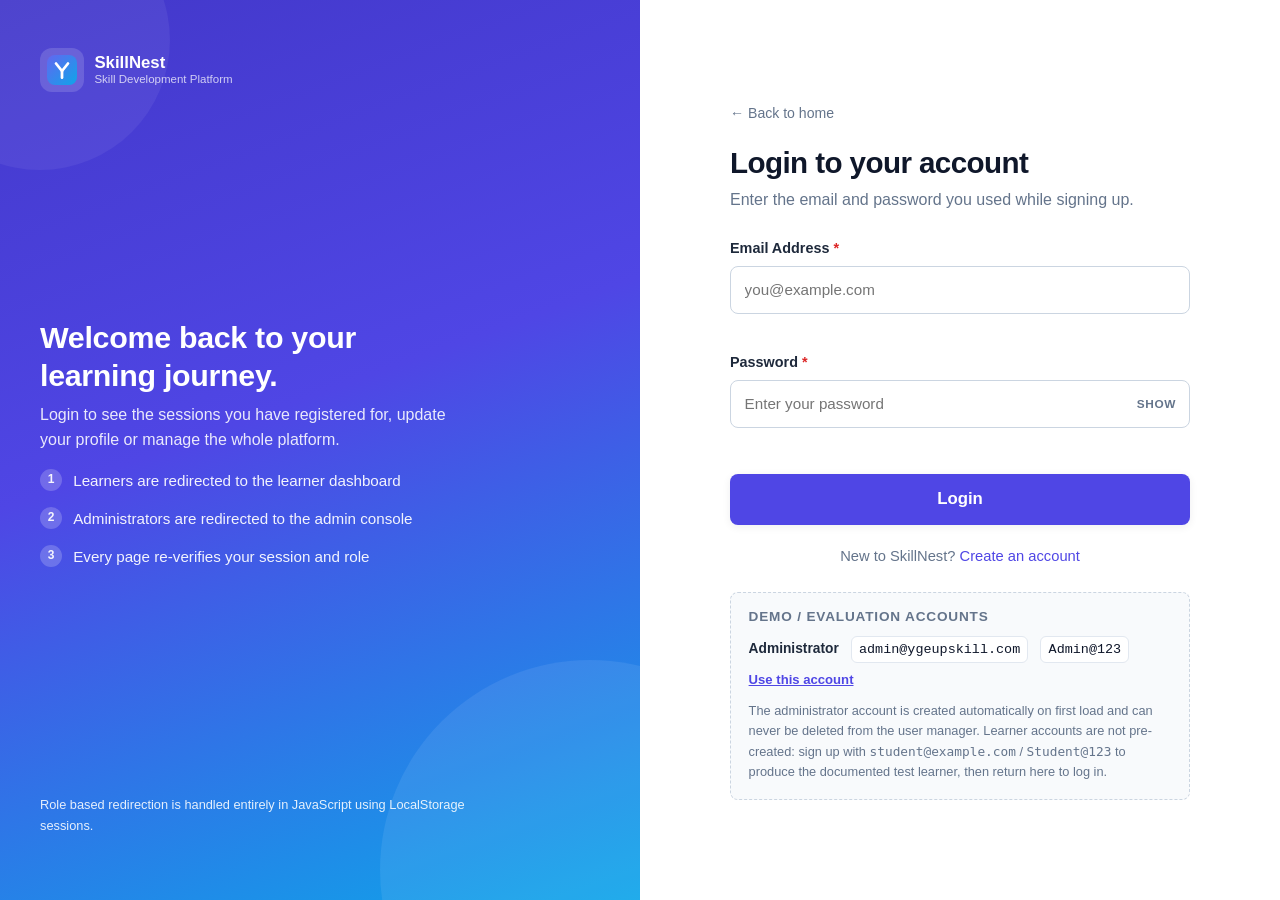
==== login.html @ 6d00dee3 "all files ready" ====
<!DOCTYPE html>
<html lang="en">
<head>
  <meta charset="UTF-8" />
  <meta name="viewport" content="width=device-width, initial-scale=1.0" />
  <meta name="description" content="Login to SkillNest to register for technical training sessions or to manage the training platform as an administrator." />
  <title>Login | SkillNest</title>
  <link rel="icon" type="image/svg+xml" href="assets/images/favicon.svg" />
  <link rel="stylesheet" href="css/style.css" />
  <link rel="stylesheet" href="css/auth.css" />
  <link rel="stylesheet" href="css/responsive.css" />
</head>
<body class="auth-body">
  <a class="skip-link" href="#loginForm">Skip to login form</a>

  <div class="auth-layout">
    <!-- ===================== Brand panel ===================== -->
    <aside class="auth-aside">
      <a class="auth-brand" href="index.html">
        <img src="assets/images/logo.svg" alt="" width="44" height="44" />
        <span class="brand-text"><strong>SkillNest</strong><small>Skill Development Platform</small></span>
      </a>

      <div>
        <h2>Welcome back to your learning journey.</h2>
        <p>Login to see the sessions you have registered for, update your profile or manage the whole platform.</p>
        <ul class="auth-points">
          <li><span class="tick" aria-hidden="true">1</span> Learners are redirected to the learner dashboard</li>
          <li><span class="tick" aria-hidden="true">2</span> Administrators are redirected to the admin console</li>
          <li><span class="tick" aria-hidden="true">3</span> Every page re-verifies your session and role</li>
        </ul>
      </div>

      <p class="auth-aside-footer">Role based redirection is handled entirely in JavaScript using LocalStorage sessions.</p>
    </aside>

    <!-- ===================== Form panel ===================== -->
    <main class="auth-main">
      <div class="auth-card">
        <a class="auth-back" href="index.html">&larr; Back to home</a>

        <header class="auth-card-head">
          <h1>Login to your account</h1>
          <p>Enter the email and password you used while signing up.</p>
        </header>

        <form id="loginForm" class="auth-form" novalidate>
          <div class="form-alert" role="alert" hidden></div>

          <div class="form-field">
            <label for="email">Email Address <span class="required" aria-hidden="true">*</span></label>
            <input type="email" id="email" name="email" placeholder="you@example.com" autocomplete="email" required aria-describedby="loginEmailError" />
            <span class="field-error" id="loginEmailError" aria-live="polite"></span>
          </div>

          <div class="form-field">
            <label for="password">Password <span class="required" aria-hidden="true">*</span></label>
            <div class="password-field">
              <input type="password" id="password" name="password" placeholder="Enter your password" autocomplete="current-password" required aria-describedby="loginPasswordError" />
              <button type="button" class="password-toggle" data-toggle-password="password" aria-label="Show password">Show</button>
            </div>
            <span class="field-error" id="loginPasswordError" aria-live="polite"></span>
          </div>

          <button type="submit" class="btn btn-primary btn-block btn-lg">Login</button>
        </form>

        <p class="auth-alt">New to SkillNest? <a href="signup.html">Create an account</a></p>

        <section class="demo-credentials" aria-labelledby="demoHeading">
          <h2 id="demoHeading">Demo / evaluation accounts</h2>
          <div class="demo-list">
            <div class="demo-item">
              <span class="demo-label">Administrator</span>
              <code>admin@ygeupskill.com</code>
              <code>Admin@123</code>
              <button type="button" class="demo-fill" data-fill="admin@ygeupskill.com|Admin@123">Use this account</button>
            </div>
            </div>
          <p class="demo-note">
            The administrator account is created automatically on first load and can never be deleted from the
            user manager. Learner accounts are not pre-created: sign up with
            <code>student@example.com</code> / <code>Student@123</code> to produce the documented test learner,
            then return here to log in.
          </p>
        </section>
      </div>
    </main>
  </div>

  <script src="js/storage.js"></script>
  <script src="js/ui.js"></script>
  <script src="js/auth.js"></script>
  <script src="js/navigation.js"></script>
  <script>
    document.addEventListener('DOMContentLoaded', function () {
      var store = window.YGE;
      var ui = store.ui;
      var navigation = store.navigation;

      /* Already signed in? Go straight to the correct module. */
      if (navigation.guard('guest') === null) return;

      navigation.showUrlFlash();

      var form = document.getElementById('loginForm');

      Array.prototype.forEach.call(document.querySelectorAll('[data-toggle-password]'), function (button) {
        button.addEventListener('click', function () {
          var input = document.getElementById(button.getAttribute('data-toggle-password'));
          var isHidden = input.type === 'password';
          input.type = isHidden ? 'text' : 'password';
          button.textContent = isHidden ? 'Hide' : 'Show';
          button.setAttribute('aria-label', isHidden ? 'Hide password' : 'Show password');
        });
      });

      Array.prototype.forEach.call(document.querySelectorAll('[data-fill]'), function (button) {
        button.addEventListener('click', function () {
          var parts = button.getAttribute('data-fill').split('|');
          document.getElementById('email').value = parts[0];
          document.getElementById('password').value = parts[1];
          ui.clearFormErrors(form);
          ui.toastInfo('Demo credentials filled in. Press Login to continue.');
        });
      });

      Array.prototype.forEach.call(form.querySelectorAll('input'), function (input) {
        input.addEventListener('input', function () {
          ui.setFieldError(input, '');
        });
      });

      form.addEventListener('submit', function (event) {
        event.preventDefault();
        ui.clearFormErrors(form);

        var data = ui.getFormData(form);
        var result = store.auth.login(data.email, data.password);

        if (result.success) {
          ui.showFormAlert(form, result.message, 'success');
          ui.toastSuccess(result.message);
          var target = store.auth.homeFor(result.user);
          window.setTimeout(function () {
            window.location.href = target;
          }, 700);
        } else {
          ui.toastError(result.message);
          ui.showFormAlert(form, result.message, 'error');
        }
      });
    });
  </script>
</body>
</html>
---- css/style.css ----
/* =============================================================
   SkillNest - css/style.css
   Design tokens, base styles, shared components and landing page.
   Plain CSS3 with Grid + Flexbox only.
   ============================================================= */

/* ---------------- Tokens ---------------- */
:root {
  --primary: #4f46e5;
  --primary-dark: #4338ca;
  --primary-soft: #eef2ff;
  --accent: #0ea5e9;
  --accent-soft: #e0f2fe;
  --success: #16a34a;
  --success-soft: #dcfce7;
  --warning: #d97706;
  --warning-soft: #fef3c7;
  --danger: #dc2626;
  --danger-soft: #fee2e2;
  --info: #0891b2;
  --info-soft: #cffafe;

  --ink: #0f172a;
  --ink-2: #1e293b;
  --muted: #64748b;
  --muted-2: #94a3b8;
  --line: #e2e8f0;
  --line-2: #cbd5e1;
  --bg: #f1f5f9;
  --surface: #ffffff;
  --surface-2: #f8fafc;

  --radius-sm: 8px;
  --radius: 14px;
  --radius-lg: 20px;
  --radius-full: 999px;

  --shadow-xs: 0 1px 2px rgba(15, 23, 42, .06);
  --shadow-sm: 0 2px 8px rgba(15, 23, 42, .07);
  --shadow: 0 10px 30px rgba(15, 23, 42, .09);
  --shadow-lg: 0 20px 45px rgba(15, 23, 42, .14);

  --font: "Segoe UI", Roboto, "Helvetica Neue", Arial, system-ui, -apple-system, sans-serif;
  --font-mono: "SFMono-Regular", Consolas, "Liberation Mono", Menlo, monospace;

  --container: 1200px;
  --sidebar-w: 270px;
  --topbar-h: 68px;
  --transition: 200ms ease;
}

/* ---------------- Reset ---------------- */
*,
*::before,
*::after { box-sizing: border-box; }

html { scroll-behavior: smooth; }

body {
  margin: 0;
  font-family: var(--font);
  font-size: 16px;
  line-height: 1.6;
  color: var(--ink);
  background: var(--bg);
  -webkit-font-smoothing: antialiased;
}

body.modal-open { overflow: hidden; }

h1, h2, h3, h4, h5, h6 { margin: 0 0 .5rem; line-height: 1.25; font-weight: 700; color: var(--ink); }
h1 { font-size: clamp(2rem, 4.4vw, 3.25rem); letter-spacing: -.02em; }
h2 { font-size: clamp(1.5rem, 2.6vw, 2.15rem); letter-spacing: -.01em; }
h3 { font-size: 1.15rem; }
p { margin: 0 0 1rem; }
img { max-width: 100%; height: auto; display: block; }
a { color: var(--primary); text-decoration: none; transition: color var(--transition); }
a:hover { color: var(--primary-dark); }
ul { margin: 0; padding: 0; list-style: none; }

:focus-visible {
  outline: 3px solid var(--accent);
  outline-offset: 2px;
  border-radius: 4px;
}

.sr-only {
  position: absolute; width: 1px; height: 1px; padding: 0; margin: -1px;
  overflow: hidden; clip: rect(0 0 0 0); white-space: nowrap; border: 0;
}

.skip-link {
  position: absolute; left: -9999px; top: 0; z-index: 200;
  background: var(--primary); color: #fff; padding: .6rem 1rem; border-radius: 0 0 var(--radius-sm) 0;
}
.skip-link:focus { left: 0; color: #fff; }

.muted-text { color: var(--muted); font-size: .875rem; margin: 0; }
/* Hint shown only once tables reflow into cards on small screens. */
.table-hint { display: none; }
.text-center { text-align: center; }
.mono { font-family: var(--font-mono); }

/* ---------------- Layout helpers ---------------- */
.container {
  width: 100%;
  max-width: var(--container);
  margin-inline: auto;
  padding-inline: 1.25rem;
}

.section { padding: 4.5rem 0; }
.section-alt { background: var(--surface); }

.section-head { text-align: center; max-width: 720px; margin: 0 auto 2.5rem; }
.section-head p { color: var(--muted); font-size: 1.05rem; }

.eyebrow {
  display: inline-block;
  font-size: .78rem;
  font-weight: 700;
  letter-spacing: .12em;
  text-transform: uppercase;
  color: var(--primary);
  background: var(--primary-soft);
  padding: .35rem .85rem;
  border-radius: var(--radius-full);
  margin-bottom: .9rem;
}

.grid { display: grid; gap: 1.5rem; }
.grid-2 { grid-template-columns: repeat(2, 1fr); }
.grid-3 { grid-template-columns: repeat(3, 1fr); }
.grid-4 { grid-template-columns: repeat(4, 1fr); }
.flex { display: flex; }
.flex-wrap { flex-wrap: wrap; }
.items-center { align-items: center; }
.justify-between { justify-content: space-between; }
.gap-sm { gap: .5rem; }
.gap { gap: 1rem; }
.gap-lg { gap: 1.75rem; }

/* ---------------- Buttons ---------------- */
.btn {
  display: inline-flex;
  align-items: center;
  justify-content: center;
  gap: .5rem;
  padding: .7rem 1.35rem;
  border: 1px solid transparent;
  border-radius: var(--radius-sm);
  font: inherit;
  font-weight: 600;
  font-size: .95rem;
  line-height: 1.2;
  cursor: pointer;
  text-align: center;
  transition: background var(--transition), color var(--transition), border-color var(--transition), transform var(--transition), box-shadow var(--transition);
  white-space: nowrap;
}
.btn:hover { transform: translateY(-1px); }
.btn:active { transform: translateY(0); }
.btn:disabled,
.btn[disabled] { cursor: not-allowed; opacity: .65; transform: none; box-shadow: none; }

.btn-primary { background: var(--primary); color: #fff; box-shadow: var(--shadow-sm); }
.btn-primary:hover { background: var(--primary-dark); color: #fff; }
.btn-accent { background: var(--accent); color: #fff; box-shadow: var(--shadow-sm); }
.btn-accent:hover { background: #0284c7; color: #fff; }
.btn-success { background: var(--success); color: #fff; }
.btn-success:hover { background: #15803d; color: #fff; }
.btn-danger { background: var(--danger); color: #fff; }
.btn-danger:hover { background: #b91c1c; color: #fff; }
.btn-danger-outline { background: transparent; color: var(--danger); border-color: #fca5a5; }
.btn-danger-outline:hover { background: var(--danger-soft); color: #991b1b; }
.btn-outline { background: var(--surface); color: var(--primary); border-color: var(--line-2); }
.btn-outline:hover { border-color: var(--primary); color: var(--primary-dark); }
.btn-ghost { background: transparent; color: var(--ink-2); border-color: var(--line); }
.btn-ghost:hover { background: var(--surface-2); color: var(--ink); }
.btn-disabled { background: var(--surface-2); color: var(--muted-2); border-color: var(--line); cursor: not-allowed; }
.btn-block { width: 100%; }
.btn-sm { padding: .5rem 1rem; font-size: .875rem; }
.btn-xs { padding: .3rem .6rem; font-size: .78rem; border-radius: 6px; }
.btn-lg { padding: .9rem 1.9rem; font-size: 1.05rem; }

/* ---------------- Badges ---------------- */
.badge {
  display: inline-flex;
  align-items: center;
  gap: .35rem;
  padding: .25rem .7rem;
  border-radius: var(--radius-full);
  font-size: .74rem;
  font-weight: 700;
  letter-spacing: .04em;
  text-transform: uppercase;
  line-height: 1.6;
}
.badge-upcoming { background: var(--primary-soft); color: var(--primary-dark); }
.badge-ongoing { background: var(--warning-soft); color: #92400e; }
.badge-completed { background: var(--success-soft); color: #166534; }
.badge-cancelled { background: var(--danger-soft); color: #991b1b; }
.badge-confirmed { background: var(--success-soft); color: #166534; }
.badge-removed { background: #e2e8f0; color: #475569; }
.badge-neutral { background: #e2e8f0; color: #475569; }
.badge-category { background: var(--accent-soft); color: #075985; }
.badge-role-admin { background: #ede9fe; color: #5b21b6; }
.badge-role-user { background: var(--info-soft); color: #155e75; }

.seats { font-size: .8rem; font-weight: 600; color: var(--muted); }
.seats-full { color: var(--danger); }

/* ---------------- Cards / panels ---------------- */
.card {
  background: var(--surface);
  border: 1px solid var(--line);
  border-radius: var(--radius);
  box-shadow: var(--shadow-sm);
  padding: 1.5rem;
}
.panel {
  background: var(--surface);
  border: 1px solid var(--line);
  border-radius: var(--radius);
  box-shadow: var(--shadow-xs);
  padding: 1.5rem;
}
.panel-title { font-size: 1.05rem; margin-bottom: 1rem; padding-bottom: .75rem; border-bottom: 1px solid var(--line); }
.stack { display: flex; flex-direction: column; gap: 1rem; }

.avatar {
  display: inline-flex; align-items: center; justify-content: center;
  width: 40px; height: 40px; border-radius: 50%;
  background: var(--primary); color: #fff; font-weight: 700; font-size: .9rem; flex: none;
}
.avatar-sm { width: 34px; height: 34px; font-size: .8rem; }
.avatar-xs { width: 26px; height: 26px; font-size: .7rem; }
.avatar-lg { width: 72px; height: 72px; font-size: 1.5rem; }

/* ---------------- Forms ---------------- */
.form-field { display: flex; flex-direction: column; gap: .35rem; margin-bottom: 1rem; }
.form-field label { font-weight: 600; font-size: .9rem; color: var(--ink-2); }
.form-field .hint { font-size: .8rem; color: var(--muted); }
.required { color: var(--danger); }

input[type="text"], input[type="email"], input[type="password"], input[type="tel"],
input[type="date"], input[type="time"], input[type="number"], input[type="search"], select, textarea {
  width: 100%;
  padding: .68rem .85rem;
  font: inherit;
  font-size: .95rem;
  color: var(--ink);
  background: var(--surface);
  border: 1px solid var(--line-2);
  border-radius: var(--radius-sm);
  transition: border-color var(--transition), box-shadow var(--transition);
}
input:focus, select:focus, textarea:focus {
  outline: none;
  border-color: var(--primary);
  box-shadow: 0 0 0 3px rgba(79, 70, 229, .15);
}
input.input-error, select.input-error, textarea.input-error { border-color: var(--danger); }
textarea { resize: vertical; min-height: 110px; }
select { appearance: none; background-image: linear-gradient(45deg, transparent 50%, var(--muted) 50%), linear-gradient(135deg, var(--muted) 50%, transparent 50%); background-position: calc(100% - 18px) 55%, calc(100% - 13px) 55%; background-size: 5px 5px; background-repeat: no-repeat; padding-right: 2.2rem; }

.field-error { color: var(--danger); font-size: .8rem; min-height: 1rem; }

.form-alert { padding: .75rem 1rem; border-radius: var(--radius-sm); font-size: .9rem; margin-bottom: 1rem; }
.form-alert-error { background: var(--danger-soft); color: #991b1b; border: 1px solid #fca5a5; }
.form-alert-success { background: var(--success-soft); color: #166534; border: 1px solid #86efac; }
.form-alert-info { background: var(--accent-soft); color: #075985; border: 1px solid #7dd3fc; }
.form-alert-warning { background: var(--warning-soft); color: #92400e; border: 1px solid #fcd34d; }

.form-grid { display: grid; grid-template-columns: repeat(2, 1fr); gap: 0 1.25rem; }
.form-grid-3 { grid-template-columns: repeat(3, 1fr); }
.form-span-2 { grid-column: span 2; }

.toolbar { display: flex; flex-wrap: wrap; gap: .75rem; align-items: center; margin-bottom: 1.25rem; }
.toolbar .search-field { flex: 1 1 240px; min-width: 200px; }
.toolbar select { width: auto; min-width: 150px; }

/* ---------------- Tables ---------------- */
.table-wrap { width: 100%; overflow-x: auto; border-radius: var(--radius); }
.data-table { width: 100%; border-collapse: collapse; font-size: .92rem; }
.data-table th, .data-table td { padding: .85rem 1rem; text-align: left; border-bottom: 1px solid var(--line); vertical-align: middle; }
.data-table thead th { background: var(--surface-2); font-size: .76rem; text-transform: uppercase; letter-spacing: .06em; color: var(--muted); white-space: nowrap; }
.data-table tbody tr:hover { background: var(--surface-2); }
.data-table tbody tr:last-child td { border-bottom: none; }
.cell-sub { display: block; font-size: .78rem; color: var(--muted); margin-top: .15rem; }
.table-actions { display: flex; gap: .4rem; flex-wrap: wrap; }
.table-empty { text-align: center; color: var(--muted); padding: 2rem 1rem !important; }
.cell-user { display: inline-flex; align-items: center; gap: .5rem; }

/* ---------------- Empty state ---------------- */
.empty-state { text-align: center; padding: 2.5rem 1.25rem; color: var(--muted); }
.empty-icon { width: 56px; height: 56px; margin: 0 auto 1rem; border-radius: 50%; background: var(--primary-soft); display: flex; align-items: center; justify-content: center; }
.empty-icon svg { width: 28px; height: 28px; fill: var(--primary); }
.empty-state h3 { color: var(--ink); margin-bottom: .35rem; }
.empty-actions { margin-top: 1.1rem; display: flex; justify-content: center; gap: .6rem; flex-wrap: wrap; }

/* ---------------- Toasts ---------------- */
.toast-host { position: fixed; top: 1rem; right: 1rem; z-index: 120; display: flex; flex-direction: column; gap: .6rem; width: min(360px, calc(100vw - 2rem)); }
.toast {
  display: flex; align-items: flex-start; gap: .7rem;
  background: var(--surface); border: 1px solid var(--line); border-left-width: 4px;
  border-radius: var(--radius-sm); box-shadow: var(--shadow); padding: .85rem 1rem;
  opacity: 0; transform: translateX(24px); transition: opacity 240ms ease, transform 240ms ease;
}
.toast-show { opacity: 1; transform: translateX(0); }
.toast-hide { opacity: 0; transform: translateX(24px); }
.toast-icon { width: 20px; height: 20px; flex: none; margin-top: 2px; }
.toast-icon svg { width: 100%; height: 100%; fill: currentColor; }
.toast-message { margin: 0; font-size: .92rem; flex: 1; }
.toast-close { background: none; border: 0; font-size: 1.3rem; line-height: 1; color: var(--muted-2); cursor: pointer; padding: 0 2px; }
.toast-close:hover { color: var(--ink); }
.toast-success { border-left-color: var(--success); color: #166534; }
.toast-error { border-left-color: var(--danger); color: #991b1b; }
.toast-warning { border-left-color: var(--warning); color: #92400e; }
.toast-info { border-left-color: var(--info); color: #155e75; }

/* ---------------- Modal ---------------- */
.modal-root { position: fixed; inset: 0; z-index: 130; display: flex; align-items: center; justify-content: center; padding: 1.25rem; }
.modal-root[hidden] { display: none; }
.modal-backdrop { position: absolute; inset: 0; background: rgba(15, 23, 42, .55); backdrop-filter: blur(2px); }
.modal {
  position: relative; background: var(--surface); border-radius: var(--radius-lg); box-shadow: var(--shadow-lg);
  width: min(520px, 100%); max-height: 90vh; display: flex; flex-direction: column; animation: modal-in 220ms ease;
}
.modal-lg { width: min(760px, 100%); }
@keyframes modal-in { from { opacity: 0; transform: translateY(16px) scale(.98); } to { opacity: 1; transform: none; } }
.modal-header { display: flex; align-items: center; justify-content: space-between; gap: 1rem; padding: 1.25rem 1.5rem; border-bottom: 1px solid var(--line); }
.modal-header h3 { margin: 0; font-size: 1.15rem; }
.modal-close { background: none; border: 0; font-size: 1.5rem; line-height: 1; color: var(--muted); cursor: pointer; }
.modal-close:hover { color: var(--ink); }
.modal-body { padding: 1.5rem; overflow-y: auto; }
.modal-body p { color: var(--ink-2); }
.modal-footer { display: flex; justify-content: flex-end; gap: .6rem; padding: 1rem 1.5rem; border-top: 1px solid var(--line); flex-wrap: wrap; }
.modal-detail { background: var(--surface-2); border-radius: var(--radius-sm); padding: .75rem 1rem; font-size: .88rem; color: var(--muted); }
.modal-subhead { margin: 1.25rem 0 .5rem; font-size: .95rem; }

.detail-head h3 { font-size: 1.35rem; margin: .5rem 0 .25rem; }
.detail-trainer { color: var(--muted); margin: 0; }
.detail-description { margin: 1rem 0; }
.detail-grid { display: grid; grid-template-columns: repeat(2, 1fr); gap: .85rem 1.5rem; margin: 0; }
.detail-grid dt { font-size: .75rem; text-transform: uppercase; letter-spacing: .05em; color: var(--muted); }
.detail-grid dd { margin: .15rem 0 0; font-weight: 600; word-break: break-word; }
.mini-list li { display: grid; grid-template-columns: 90px 1fr 110px 120px; gap: .75rem; align-items: center; padding: .55rem 0; border-bottom: 1px solid var(--line); font-size: .88rem; }
.mini-list li:last-child { border-bottom: none; }

/* =============================================================
   Public navbar
   ============================================================= */
.public-nav { position: sticky; top: 0; z-index: 60; background: rgba(255, 255, 255, .92); backdrop-filter: blur(10px); border-bottom: 1px solid var(--line); }
.public-nav-inner { display: flex; align-items: center; justify-content: space-between; gap: 1rem; height: 70px; }
.brand { display: inline-flex; align-items: center; gap: .6rem; color: var(--ink); }
.brand:hover { color: var(--primary); }
.brand-text { display: flex; flex-direction: column; line-height: 1.2; }
.brand-text strong { font-size: 1.05rem; }
.brand-text small { font-size: .72rem; color: var(--muted); }

.nav-links { display: flex; align-items: center; gap: 1.25rem; }
.nav-links > a:not(.btn) { color: var(--ink-2); font-weight: 500; font-size: .95rem; }
.nav-links > a:not(.btn):hover { color: var(--primary); }
.nav-toggle { display: none; flex-direction: column; gap: 5px; background: none; border: 0; cursor: pointer; padding: 8px; }
.nav-toggle span { display: block; width: 24px; height: 2px; background: var(--ink); border-radius: 2px; transition: transform var(--transition), opacity var(--transition); }

/* ---------------- Hero ---------------- */
.hero { background: linear-gradient(135deg, #eef2ff 0%, #f8fafc 45%, #e0f2fe 100%); padding: 4rem 0 4.5rem; }
.hero-inner { display: grid; grid-template-columns: 1.05fr .95fr; gap: 3rem; align-items: center; }
.hero h1 { margin-bottom: 1rem; }
.hero-lead { font-size: 1.1rem; color: var(--muted); max-width: 540px; }
.hero-cta { display: flex; flex-wrap: wrap; gap: .8rem; margin: 1.75rem 0 1.25rem; }
.hero-notes { display: flex; flex-wrap: wrap; gap: 1.25rem; font-size: .88rem; color: var(--muted); }
.hero-notes li { display: flex; align-items: center; gap: .4rem; }
.hero-image img { border-radius: var(--radius-lg); box-shadow: var(--shadow-lg); }

.stat-strip { display: grid; grid-template-columns: repeat(4, 1fr); gap: 1rem; margin-top: 3rem; }
.stat-strip div { background: var(--surface); border: 1px solid var(--line); border-radius: var(--radius); padding: 1.1rem 1.25rem; text-align: center; box-shadow: var(--shadow-xs); }
.stat-strip strong { display: block; font-size: 1.7rem; color: var(--primary); }
.stat-strip span { font-size: .85rem; color: var(--muted); }

/* ---------------- Feature / category cards ---------------- */
.feature-card { background: var(--surface); border: 1px solid var(--line); border-radius: var(--radius); padding: 1.5rem; box-shadow: var(--shadow-xs); transition: transform var(--transition), box-shadow var(--transition); }
.feature-card:hover { transform: translateY(-4px); box-shadow: var(--shadow); }
.feature-icon { width: 46px; height: 46px; border-radius: 12px; background: var(--primary-soft); display: flex; align-items: center; justify-content: center; margin-bottom: 1rem; }
.feature-icon svg { width: 24px; height: 24px; fill: var(--primary); }
.feature-card p { color: var(--muted); margin: 0; font-size: .93rem; }

.category-card { background: var(--surface); border: 1px solid var(--line); border-left: 4px solid var(--primary); border-radius: var(--radius); padding: 1.25rem; box-shadow: var(--shadow-xs); }
.category-card h3 { font-size: 1.02rem; margin-bottom: .35rem; }
.category-card p { color: var(--muted); font-size: .9rem; margin-bottom: .6rem; }
.category-count { font-size: .8rem; font-weight: 700; color: var(--primary); }

/* ---------------- Audience / steps ---------------- */
.audience-card { background: var(--surface); border: 1px solid var(--line); border-radius: var(--radius); padding: 1.4rem; text-align: center; box-shadow: var(--shadow-xs); }
.audience-card h3 { font-size: 1rem; margin-bottom: .35rem; }
.audience-card p { color: var(--muted); font-size: .9rem; margin: 0; }
.audience-icon { font-size: 1.9rem; }

.step { position: relative; background: var(--surface); border: 1px solid var(--line); border-radius: var(--radius); padding: 1.5rem; box-shadow: var(--shadow-xs); }
.step-num { width: 38px; height: 38px; border-radius: 50%; background: var(--primary); color: #fff; display: flex; align-items: center; justify-content: center; font-weight: 700; margin-bottom: .85rem; }
.step p { color: var(--muted); font-size: .92rem; margin: 0; }

/* ---------------- Landing events ---------------- */
.landing-event { display: grid; grid-template-columns: 84px 1fr 190px; gap: 1.25rem; align-items: center; background: var(--surface); border: 1px solid var(--line); border-radius: var(--radius); padding: 1.25rem; box-shadow: var(--shadow-xs); }
.landing-event-date { background: var(--primary); color: #fff; border-radius: var(--radius-sm); text-align: center; padding: .65rem 0; line-height: 1.1; }
.landing-event-date strong { display: block; font-size: 1.6rem; }
.landing-event-date span { font-size: .78rem; font-weight: 700; letter-spacing: .08em; }
.landing-event-body h3 { margin: .4rem 0 .3rem; font-size: 1.08rem; }
.landing-event-body p { color: var(--muted); font-size: .9rem; margin: 0 0 .5rem; }
.landing-event-meta { display: flex; flex-wrap: wrap; gap: .4rem 1rem; font-size: .82rem; color: var(--muted-2); }
.landing-event-action { display: flex; flex-direction: column; gap: .5rem; align-items: stretch; text-align: center; }
.landing-event-action .badge, .landing-event-action .seats { align-self: center; }

/* ---------------- CTA band ---------------- */
.cta-band { background: linear-gradient(135deg, var(--primary-dark), var(--primary) 55%, var(--accent)); color: #fff; border-radius: var(--radius-lg); padding: 2.5rem 2rem; text-align: center; }
.cta-band h2 { color: #fff; }
.cta-band p { color: rgba(255, 255, 255, .9); max-width: 620px; margin-inline: auto; }
.cta-band .btn-ghost { background: rgba(255, 255, 255, .12); color: #fff; border-color: rgba(255, 255, 255, .5); }
.cta-band .btn-ghost:hover { background: rgba(255, 255, 255, .22); color: #fff; }

/* ---------------- Footer ---------------- */
.site-footer { background: var(--ink); color: #cbd5e1; padding: 3rem 0 1.5rem; margin-top: 3rem; }
.footer-grid { display: grid; grid-template-columns: 1.4fr 1fr 1fr 1fr; gap: 2rem; }
.site-footer h4 { color: #fff; font-size: .95rem; margin-bottom: .85rem; }
.site-footer p, .site-footer a { color: #94a3b8; font-size: .9rem; }
.site-footer a:hover { color: #fff; }
.site-footer ul { display: flex; flex-direction: column; gap: .5rem; }
.footer-brand { display: flex; align-items: center; gap: .6rem; margin-bottom: .85rem; }
.footer-brand .brand-text small { color: #64748b; }
.footer-bottom { border-top: 1px solid #1e293b; margin-top: 2rem; padding-top: 1.25rem; text-align: center; font-size: .85rem; color: #64748b; }
---- css/auth.css ----
/* =============================================================
   SkillNest - css/auth.css
   Signup and login screens.
   ============================================================= */

.auth-body { background: linear-gradient(140deg, #eef2ff 0%, #f8fafc 50%, #e0f2fe 100%); min-height: 100vh; }

.auth-layout {
  min-height: 100vh;
  display: grid;
  grid-template-columns: 1fr 1fr;
}

.auth-aside {
  position: relative;
  background: linear-gradient(160deg, var(--primary-dark) 0%, var(--primary) 45%, var(--accent) 100%);
  color: #fff;
  padding: 3rem 2.5rem;
  display: flex;
  flex-direction: column;
  justify-content: space-between;
  gap: 2rem;
  overflow: hidden;
}
.auth-aside::after {
  content: "";
  position: absolute;
  width: 420px; height: 420px;
  right: -160px; bottom: -180px;
  background: rgba(255, 255, 255, .08);
  border-radius: 50%;
}
.auth-aside::before {
  content: "";
  position: absolute;
  width: 260px; height: 260px;
  left: -90px; top: -90px;
  background: rgba(255, 255, 255, .06);
  border-radius: 50%;
}
.auth-aside > * { position: relative; z-index: 1; }
.auth-aside h2 { color: #fff; font-size: 1.9rem; max-width: 420px; }
.auth-aside p { color: rgba(255, 255, 255, .88); max-width: 440px; }
.auth-brand { display: inline-flex; align-items: center; gap: .65rem; color: #fff; }
.auth-brand img { background: rgba(255, 255, 255, .15); padding: 6px; border-radius: 12px; }
.auth-brand .brand-text small { color: rgba(255, 255, 255, .75); }
.auth-points { display: flex; flex-direction: column; gap: .85rem; }
.auth-points li { display: flex; gap: .7rem; align-items: flex-start; font-size: .95rem; color: rgba(255, 255, 255, .93); }
.auth-points .tick { flex: none; width: 22px; height: 22px; border-radius: 50%; background: rgba(255, 255, 255, .2); display: flex; align-items: center; justify-content: center; font-size: .75rem; font-weight: 700; }
.auth-aside-footer { font-size: .8rem; color: rgba(255, 255, 255, .7); }

.auth-main {
  display: flex;
  align-items: center;
  justify-content: center;
  padding: 2.5rem 1.5rem;
  background: var(--surface);
}
.auth-card { width: min(460px, 100%); }
.auth-card-head { margin-bottom: 1.5rem; }
.auth-card-head h1 { font-size: 1.85rem; margin-bottom: .35rem; }
.auth-card-head p { color: var(--muted); margin: 0; }

.auth-form .btn-block { margin-top: .5rem; }
.auth-alt { text-align: center; margin-top: 1.25rem; color: var(--muted); font-size: .92rem; }
.auth-back { display: inline-flex; align-items: center; gap: .35rem; font-size: .88rem; color: var(--muted); margin-bottom: 1.25rem; }
.auth-back:hover { color: var(--primary); }

.password-field { position: relative; }
.password-field input { padding-right: 3.25rem; }
.password-toggle {
  position: absolute; right: 6px; top: 50%; transform: translateY(-50%);
  background: none; border: 0; cursor: pointer; color: var(--muted);
  font-size: .74rem; font-weight: 700; letter-spacing: .05em; text-transform: uppercase;
  padding: .35rem .5rem; border-radius: 6px;
}
.password-toggle:hover { color: var(--primary); background: var(--primary-soft); }

.demo-credentials {
  margin-top: 1.5rem;
  border: 1px dashed var(--line-2);
  border-radius: var(--radius-sm);
  background: var(--surface-2);
  padding: 1rem 1.1rem;
}
.demo-credentials h2 { font-size: .85rem; text-transform: uppercase; letter-spacing: .06em; color: var(--muted); margin-bottom: .6rem; }
.demo-list { display: grid; gap: .5rem; }
.demo-item { display: flex; flex-wrap: wrap; align-items: center; gap: .35rem .75rem; font-size: .86rem; }
.demo-item .demo-label { font-weight: 700; color: var(--ink-2); }
.demo-item code { font-family: var(--font-mono); font-size: .84rem; background: var(--surface); border: 1px solid var(--line); border-radius: 6px; padding: .12rem .45rem; }
.demo-fill {
  background: none; border: 0; color: var(--primary); font: inherit; font-size: .82rem;
  font-weight: 700; cursor: pointer; text-decoration: underline; padding: 0;
}
.demo-fill:hover { color: var(--primary-dark); }
.demo-note { margin: .7rem 0 0; font-size: .8rem; color: var(--muted); }
---- css/responsive.css ----
/* =============================================================
   SkillNest - css/responsive.css
   Breakpoints: large desktop, desktop, tablet, mobile.
   ============================================================= */

/* ---------------- Large desktop (>=1440px) ---------------- */
@media (min-width: 1440px) {
  :root { --container: 1320px; --sidebar-w: 290px; }
  .page { padding: 2.25rem 2rem 3.5rem; }
  .stats-grid { gap: 1.25rem; }
  .event-grid { grid-template-columns: repeat(auto-fill, minmax(340px, 1fr)); }
}

/* ---------------- Small desktop (1024px - 1199px) ---------------- */
@media (max-width: 1199px) {
  .grid-4 { grid-template-columns: repeat(2, 1fr); }
  .footer-grid { grid-template-columns: repeat(2, 1fr); }
  .stats-grid { grid-template-columns: repeat(2, 1fr); }
  .admin-stats, .user-stats { grid-template-columns: repeat(2, 1fr); }
  .registration-summary { grid-template-columns: repeat(2, 1fr); }
  .hero-inner { grid-template-columns: 1fr; }
  .hero-image { max-width: 620px; }
  .stat-strip { grid-template-columns: repeat(2, 1fr); }
}

/* ---------------- Tablet (<=1023px) ---------------- */
@media (max-width: 1023px) {
  :root { --topbar-h: 62px; }

  /* Sidebar becomes an off-canvas drawer */
  .app-shell { grid-template-columns: 1fr; }
  .sidebar {
    position: fixed; top: 0; left: 0; bottom: 0;
    width: min(290px, 84vw); height: 100vh;
    transform: translateX(-100%);
    transition: transform 260ms ease;
    box-shadow: var(--shadow-lg);
  }
  .sidebar.open { transform: translateX(0); }
  .sidebar-close { display: inline-flex; }
  .sidebar-toggle { display: inline-flex; }
  body.sidebar-open { overflow: hidden; }

  .page { padding: 1.35rem 1.15rem 2.5rem; }
  .topbar { padding: 0 1.15rem; }
  .topbar-date { display: none; }

  .dash-columns, .dash-columns-even, .dashboard-panels { grid-template-columns: 1fr; }

  /* Event manager: table swaps for dedicated mobile cards */
  .admin-desktop-table { display: none; }
  .admin-mobile-cards { display: block; }

  /* User + registration tables reflow into stacked cards in place */
  .table-hint { display: block; margin: 1rem 0 0; }

  .data-table thead { display: none; }
  .data-table, .data-table tbody, .data-table tr, .data-table td { display: block; width: 100%; }
  .data-table tr {
    background: var(--surface); border: 1px solid var(--line); border-radius: var(--radius-sm);
    margin-bottom: .85rem; padding: .35rem .25rem; box-shadow: var(--shadow-xs);
  }
  .data-table td { display: flex; justify-content: space-between; gap: 1rem; align-items: center; border-bottom: 1px dashed var(--line); padding: .55rem .85rem; text-align: right; }
  .data-table tr td:last-child { border-bottom: none; }
  .data-table td::before {
    content: attr(data-label);
    font-size: .7rem; text-transform: uppercase; letter-spacing: .06em; color: var(--muted);
    font-weight: 700; text-align: left; flex: none;
  }
  .cell-sub { text-align: right; }
  .table-actions { justify-content: flex-end; }
  .table-empty { display: block !important; text-align: center !important; }
  .table-empty::before { content: ""; }
  .data-table td[data-label="Event"], .data-table td[data-label="User"], .data-table td[data-label="Name"] { flex-direction: column; align-items: flex-start; text-align: left; }
  .data-table td[data-label="Event"]::before, .data-table td[data-label="User"]::before, .data-table td[data-label="Name"]::before { align-self: flex-start; }

  .landing-event { grid-template-columns: 70px 1fr; }
  .landing-event-action { grid-column: 1 / -1; flex-direction: row; flex-wrap: wrap; align-items: center; justify-content: space-between; }

  .auth-layout { grid-template-columns: 1fr; }
  .auth-aside { display: none; }
  .auth-main { min-height: 100vh; }

  .mini-list li { grid-template-columns: 1fr; gap: .15rem; }
  .detail-grid { grid-template-columns: 1fr; }
}

/* ---------------- Mobile (<=767px) ---------------- */
@media (max-width: 767px) {
  body { font-size: 15px; }
  .container { padding-inline: 1rem; }
  .section { padding: 3rem 0; }

  /* Public navbar */
  .nav-toggle { display: flex; }
  .nav-toggle.active span:nth-child(1) { transform: translateY(7px) rotate(45deg); }
  .nav-toggle.active span:nth-child(2) { opacity: 0; }
  .nav-toggle.active span:nth-child(3) { transform: translateY(-7px) rotate(-45deg); }
  .nav-links {
    position: absolute; top: 70px; left: 0; right: 0;
    background: var(--surface); border-bottom: 1px solid var(--line);
    flex-direction: column; align-items: stretch; gap: 0;
    padding: .5rem 1.25rem 1rem; box-shadow: var(--shadow);
    display: none;
  }
  .nav-links.open { display: flex; }
  .nav-links > a { padding: .7rem 0; border-bottom: 1px solid var(--line-2); }
  .nav-links > a.btn { border-bottom: 0; margin-top: .6rem; }

  .grid-2, .grid-3, .grid-4 { grid-template-columns: 1fr; }
  .stats-grid, .admin-stats, .user-stats, .registration-summary { grid-template-columns: 1fr 1fr; }
  .stat-strip { grid-template-columns: 1fr 1fr; }
  .footer-grid { grid-template-columns: 1fr; gap: 1.5rem; }

  .hero { padding: 2.5rem 0 3rem; }
  .hero-cta .btn { flex: 1 1 100%; }
  .stat-strip strong { font-size: 1.35rem; }

  .topbar-user-text { display: none; }
  .page-header { flex-direction: column; align-items: flex-start; }
  .page-header-actions { width: 100%; }
  .page-header-actions .btn { flex: 1 1 auto; }

  .toolbar { flex-direction: column; align-items: stretch; }
  .toolbar select, .toolbar .search-field { width: 100%; min-width: 0; }
  .toolbar .btn { width: 100%; }

  .form-grid, .form-grid-3 { grid-template-columns: 1fr; }
  .form-span-2 { grid-column: span 1; }

  .event-grid { grid-template-columns: 1fr; }
  .event-meta, .registration-card .event-meta { grid-template-columns: 1fr 1fr; }
  .registration-card { flex-direction: column; align-items: stretch; }
  .registration-actions { flex-direction: row; flex-wrap: wrap; }
  .registration-actions .btn { flex: 1 1 auto; width: auto; }

  .quick-actions { grid-template-columns: 1fr; }
  .profile-hero { flex-direction: column; text-align: center; }
  .profile-details { grid-template-columns: 1fr; }

  .modal-root { padding: .75rem; align-items: flex-end; }
  .modal { max-height: 92vh; }
  .modal-footer .btn { flex: 1 1 auto; }

  .toast-host { top: auto; bottom: 1rem; right: .75rem; left: .75rem; width: auto; }

  .cta-band { padding: 2rem 1.25rem; }
  .cta-band .btn { width: 100%; }
}

/* ---------------- Small mobile (<=479px) ---------------- */
@media (max-width: 479px) {
  .stats-grid, .admin-stats, .user-stats, .registration-summary, .stat-strip { grid-template-columns: 1fr; }
  .event-meta, .registration-card .event-meta { grid-template-columns: 1fr; }
  .auth-main { padding: 1.5rem 1rem; }
  .auth-card-head h1 { font-size: 1.5rem; }
  .landing-event { grid-template-columns: 1fr; }
  .landing-event-action { flex-direction: column; align-items: stretch; }
  .btn-lg { width: 100%; }
  .stat-card { flex-direction: column; gap: .6rem; }
}

/* ---------------- Motion / print preferences ---------------- */
@media (prefers-reduced-motion: reduce) {
  *, *::before, *::after {
    animation-duration: .01ms !important;
    animation-iteration-count: 1 !important;
    transition-duration: .01ms !important;
    scroll-behavior: auto !important;
  }
}

@media print {
  .sidebar, .topbar, .public-nav, .toast-host, .sidebar-overlay, .btn { display: none !important; }
  .app-shell { grid-template-columns: 1fr; }
  body { background: #fff; }
  .panel, .card { box-shadow: none; border-color: #ccc; }
}
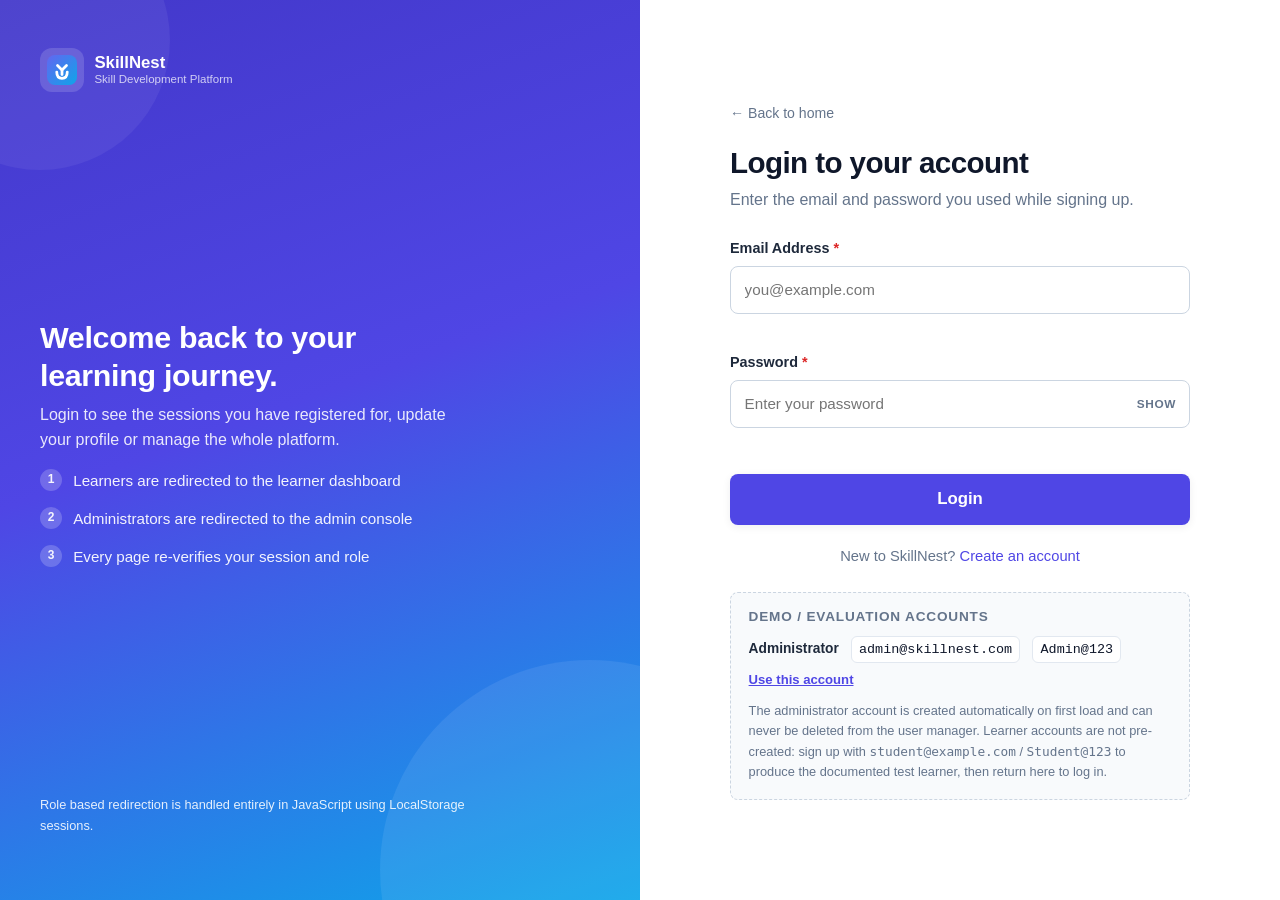
==== commit 713848bb: "all files ready" ====
--- a/login.html
+++ b/login.html
@@ -4,7 +4,7 @@
   <meta charset="UTF-8" />
   <meta name="viewport" content="width=device-width, initial-scale=1.0" />
   <meta name="description" content="Login to SkillNest to register for technical training sessions or to manage the training platform as an administrator." />
-  <title>Login | SkillNest</title>
+  <title>SkillNest | Login</title>
   <link rel="icon" type="image/svg+xml" href="assets/images/favicon.svg" />
   <link rel="stylesheet" href="css/style.css" />
   <link rel="stylesheet" href="css/auth.css" />
@@ -72,9 +72,9 @@
           <div class="demo-list">
             <div class="demo-item">
               <span class="demo-label">Administrator</span>
-              <code>admin@ygeupskill.com</code>
+              <code>admin@skillnest.com</code>
               <code>Admin@123</code>
-              <button type="button" class="demo-fill" data-fill="admin@ygeupskill.com|Admin@123">Use this account</button>
+              <button type="button" class="demo-fill" data-fill="admin@skillnest.com|Admin@123">Use this account</button>
             </div>
             </div>
           <p class="demo-note">
